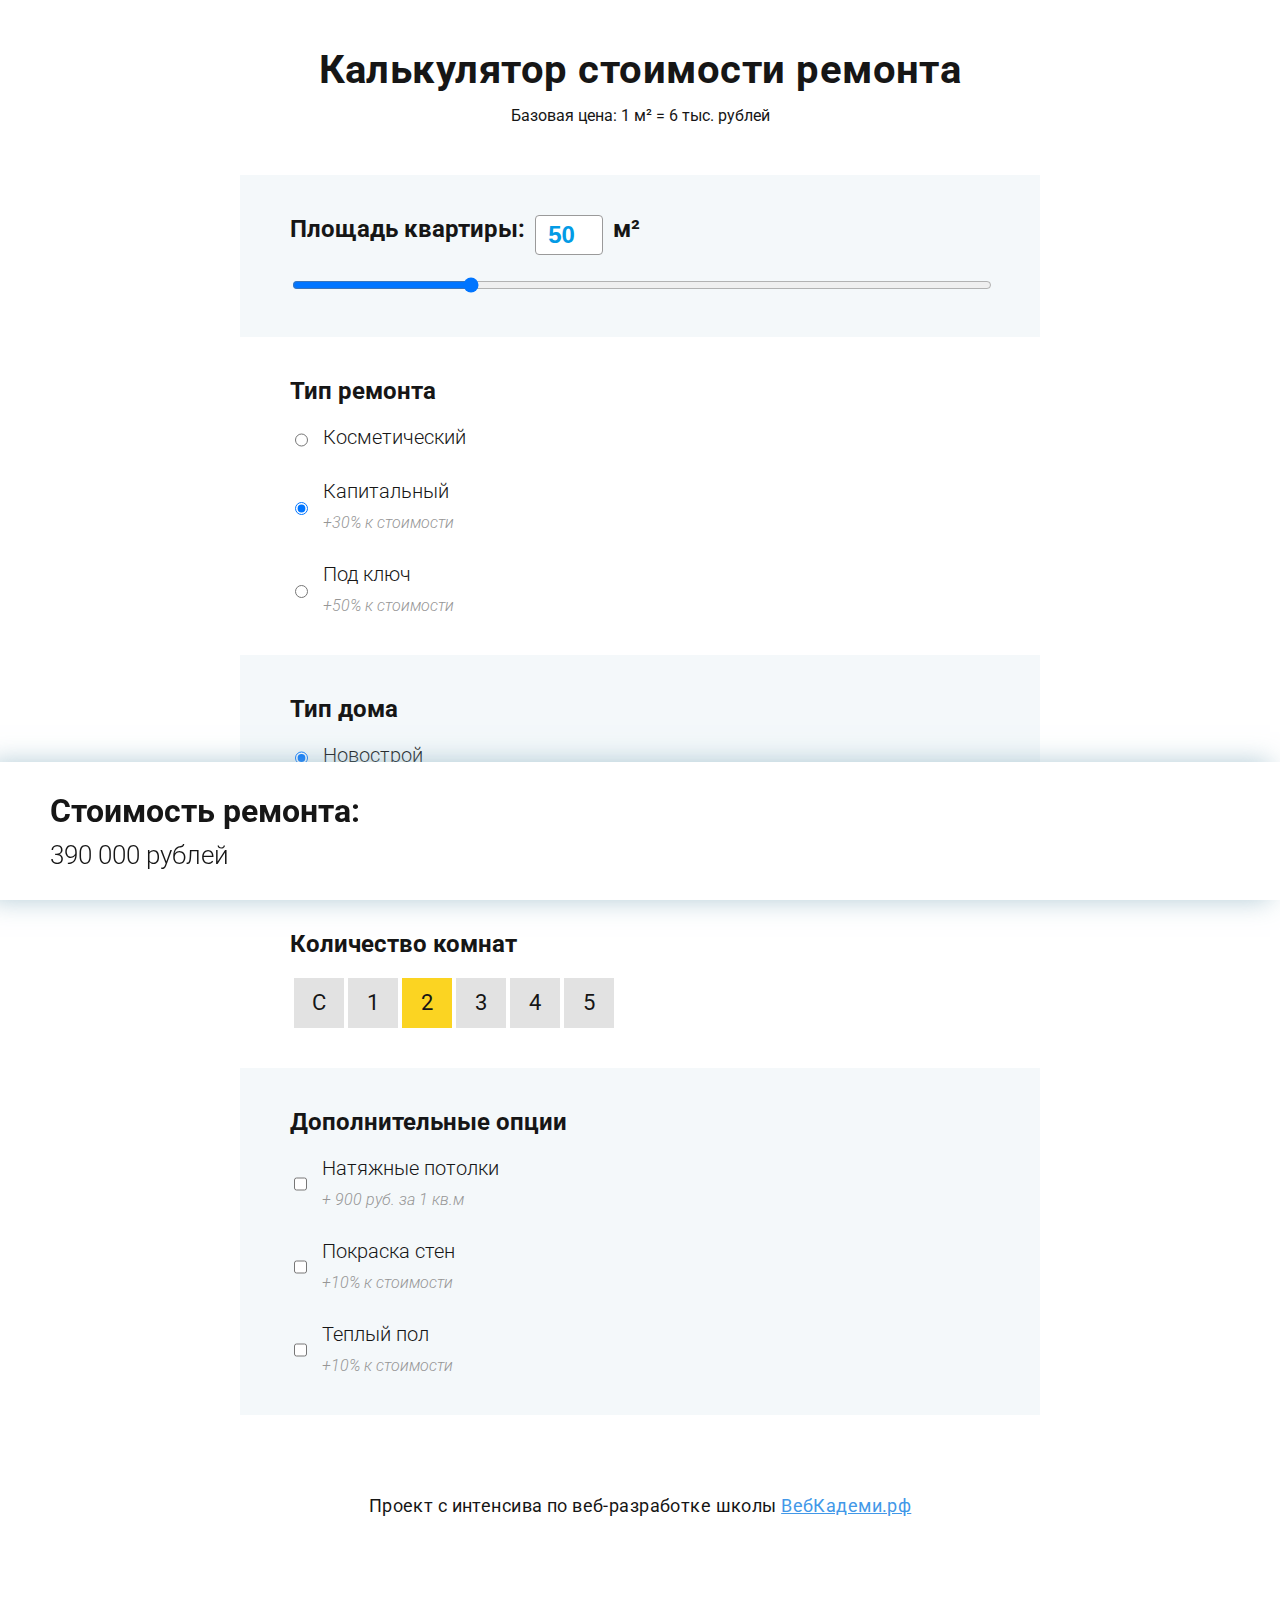
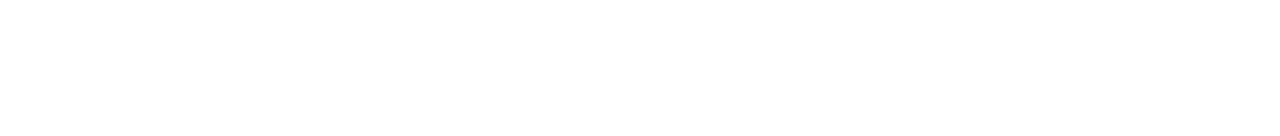
==== index.html @ 0a93b542 "Add files via upload" ====
<!DOCTYPE html>
<html lang="en">
	<head>
		<meta charset="UTF-8" />
		<meta name="viewport" content="width=device-width, initial-scale=1.0" />
		<meta http-equiv="X-UA-Compatible" content="ie=edge" />
		<title>Расчет стоимости проекта</title>
		<link rel="stylesheet" href="css/main.css" />
		<link href="https://fonts.googleapis.com/css?family=Roboto:100,300,300i,400,700&display=swap&subset=cyrillic-ext" rel="stylesheet" />
	</head>

	<body>
		<main class="calc-wrapper">
			<div class="container">
				<form id="form">
					<div class="heading">
						<h1 class="heading-title">Калькулятор стоимости ремонта</h1>
						<p class="heading-desc">Базовая цена: 1 м² = 6 тыс. рублей</p>
					</div>

					<!-- Площадь -->
					<div class="calc-section">
						<label class="checkbox-wrapper title-bold section-title .section-title--vertical-center">
							<span class="title__inline">Площадь квартиры:</span>
							<input type="number" min="0" max="200" value="50" id="square-input" class="title__inline input-short" />
							<span class="title__inline">м²</span>
						</label>
						<input type="range" id="square-range" class="range-input" min="0" max="200" value="50" step="1" />
					</div>
					<!-- // Площадь -->

					<!-- Мобильная адаптивность -->
					<div class="calc-section">
						<h4 class="checkbox-wrapper title-bold section-title">Тип ремонта</h4>
						<label class="radio-wrapper" data-name="mobile">
							<input type="radio" class="radio" name="type" value="1" />
							<div class="title-lite">Косметический</div>
						</label>
						<label class="radio-wrapper" data-name="mobile">
							<input type="radio" class="radio" name="type" value="1.3" checked />
							<div class="title-lite">
								Капитальный
								<span class="note">+30% к стоимости</span>
							</div>
						</label>
						<label class="radio-wrapper" data-name="mobile">
							<input type="radio" class="radio" name="type" value="1.5" />
							<div class="title-lite">
								Под ключ
								<span class="note">+50% к стоимости</span>
							</div>
						</label>
					</div>
					<!-- // Мобильная адаптивность -->

					<!-- Мобильная адаптивность -->
					<div class="calc-section">
						<label class="checkbox-wrapper title-bold section-title"> Тип дома </label>
						<label class="radio-wrapper">
							<input type="radio" class="radio" name="building" value="1" checked />
							<div class="title-lite">Новострой</div>
						</label>
						<label class="radio-wrapper">
							<input type="radio" class="radio" name="building" value="1.1" />
							<div class="title-lite">
								Вторичка
								<span class="note">+10% к стоимости</span>
							</div>
						</label>
					</div>
					<!-- // Мобильная адаптивность -->

					<!-- Количество комнат -->
					<div class="calc-section">
						<label class="checkbox-wrapper title-bold section-title"> Количество комнат </label>
						<div class="rooms-wrapper">
							<label class="rooms-label">
								<input class="rooms-radio-real" type="radio" name="rooms" value="0.8" />
								<span class="rooms-radio-fake">C</span>
							</label>

							<label class="rooms-label">
								<input class="rooms-radio-real" type="radio" name="rooms" value="1" />
								<span class="rooms-radio-fake">1</span>
							</label>

							<label class="rooms-label">
								<input class="rooms-radio-real" type="radio" name="rooms" value="1" checked />
								<span class="rooms-radio-fake">2</span>
							</label>

							<label class="rooms-label">
								<input class="rooms-radio-real" type="radio" name="rooms" value="1.05" />
								<span class="rooms-radio-fake">3</span>
							</label>

							<label class="rooms-label">
								<input class="rooms-radio-real" type="radio" name="rooms" value="1.05" />
								<span class="rooms-radio-fake">4</span>
							</label>

							<label class="rooms-label">
								<input class="rooms-radio-real" type="radio" name="rooms" value="1.05" />
								<span class="rooms-radio-fake">5</span>
							</label>
						</div>
					</div>
					<!-- // Количество комнат -->

					<!-- Дополнительные опции -->
					<div class="calc-section">
						<label class="checkbox-wrapper title-bold section-title"> Дополнительные опции </label>
						<label class="radio-wrapper">
							<input type="checkbox" class="radio" name="ceiling" value="900" />
							<div class="title-lite">
								Натяжные потолки
								<span class="note">+ 900 руб. за 1 кв.м</span>
							</div>
						</label>
						<label class="radio-wrapper">
							<input type="checkbox" class="radio" name="walls" value="1.1" />
							<div class="title-lite">
								Покраска стен
								<span class="note">+10% к стоимости</span>
							</div>
						</label>
						<label class="radio-wrapper">
							<input type="checkbox" class="radio" name="floor" value="1.1" />
							<div class="title-lite">
								Теплый пол
								<span class="note">+10% к стоимости</span>
							</div>
						</label>
					</div>
					<!-- // Дополнительные опции -->

					<!-- Стоимость ремонта -->
					<div class="calc-price">
						<div class="calc-price-title">Стоимость ремонта:</div>
						<div class="calc-price-value">
							<span id="total-price">0</span>
							рублей
						</div>
					</div>
					<!-- // Стоимость ремонта -->
				</form>
			</div>
		</main>

		<footer class="footer footer-inner">
			<div class="container">
				<p class="footer-text">Проект с интенсива по веб-разработке школы <a href="https://webcademy.ru" target="_blank">ВебКадеми.рф</a></p>
			</div>
		</footer>

		<script src="js/main.js"></script>
	</body>
</html>
---- css/main.css ----
/* ------------------- General ------------------- */

body {
	font-family: 'Roboto', sans-serif;
	color: #161616;
	margin: 0;

	padding-bottom: 140px;
}

img {
	max-width: 100%;
	height: auto;
}

.container {
	max-width: 1170px;
	margin-left: auto;
	margin-right: auto;
	/* background-color: aqua; */
}

/* ------------------- Header ------------------- */

.header-inner {
	padding-top: 60px;
	padding-bottom: 60px;
	background-color: #e3f0f7;
}

.header-inner-row {
	display: flex;
	justify-content: space-between;
	align-items: center;
}

.heading-inner {
	font-size: 22px;
	font-weight: 700;
	letter-spacing: 0.26px;
	line-height: 1;
	margin: 0;
}

.heading-inner span {
	display: inline-block;
	line-height: 1;
	margin: 0;
	margin-bottom: 10px;
	font-size: 32px;
	font-weight: 700;
	letter-spacing: 0.38px;
}

.social-icons {
	display: flex;
}

.social-icon-link {
	text-decoration: none;
	margin-right: 30px;
}

/* Для экранов с шириной от 0 до 1170px */
@media (max-width: 1170px) {
	.social-icon-link {
		margin-right: 15px;
		margin-bottom: 15px;
	}
}

/* ------------------- Footer ------------------- */

.footer {
	padding-top: 5px;
	padding-bottom: 30px;
}

.footer-cta-title {
	font-size: 42px;
	font-weight: 700;
	letter-spacing: 0.5px;
	margin-bottom: 25px;
	display: inline-block;
}

.footer-text {
	margin: 0;
	font-size: 18px;
	font-weight: 400;
	letter-spacing: 0.43px;
}

.footer-text a {
	color: #4298e8;
	text-decoration: underline;
}

.footer-cta-text {
	margin: 0;
	font-size: 36px;
	font-weight: 100;
	letter-spacing: 0.43px;
}

.footer-cta-text a {
	color: #4298e8;
	text-decoration: underline;
}

/* Для экранов с шириной от 0 до 1170px */
@media (max-width: 1170px) {
	.footer-cta-title {
		font-size: 26px;
		margin-bottom: 15px;
	}

	.footer-cta-text {
		font-size: 22px;
	}
}

.footer-inner {
	text-align: center;
	padding-bottom: 80px;
}

.text-center {
	text-align: center;
}

/* Calc */

h1,
h2,
h3,
h4,
h5,
h6 {
	margin: 0;
}

/* ------------------- Calc ------------------- */
.calc-wrapper {
	padding-top: 50px;
	padding-bottom: 75px;
	max-width: 800px;
	margin: 0 auto;
}

.heading {
	margin-bottom: 50px;
	text-align: center;
}

.heading-title {
	margin: 0;
	margin-bottom: 15px;
	font-size: 40px;
	font-weight: 700;
	line-height: 1;
	letter-spacing: 0.48px;
	text-align: center;
}

.heading-desc {
}

.calc-section {
	padding: 40px 50px;
	background-color: #f4f8fa;
}

.calc-section:nth-child(odd) {
	padding: 40px 50px;
	background-color: #fff;
}

.calc-title-light {
	font-size: 24px;
	font-weight: 300;
	margin-bottom: 15px;
}

.title__inline {
	display: inline-block;
	vertical-align: middle;
}

.title__inline + .title__inline {
	margin-left: 10px;
}

.input-short {
	width: 20px;
}

.radio-wrapper {
	display: flex;
	/* align-items: center; */
}

.radio-wrapper .radio {
	margin-top: 9px;
}

.radio-wrapper:not(:last-child) {
	margin-bottom: 30px;
}

.radio-wrapper .radio {
	margin-right: 15px;
	margin-top: 6px;
}

/* .radio-holder {
	margin-right: 15px;
}

.radio-holder input{
	margin-top: 6px;
} */

/* .radio {
	margin-right: 15px;
} */

.input-wrapper {
	display: flex;
	margin-bottom: 40px;
}

.input-wrapper:last-child {
	margin-bottom: 0;
}

.input-short {
	width: 62px;
	height: 36px;
	border-radius: 4px;
	border: 1px solid #9a9a9a;
	font-size: 24px;
	font-weight: 700;
	color: #039be5;
	text-align: center;
}

.input-wrapper .input-short:first-child {
	margin-right: 20px;
}

.input-wrapper .input-short:last-child {
	margin-left: 20px;
}

/* ------------ TYPO ------------ */

.section-title {
	margin-bottom: 20px;
}

.section-title--vertical-center {
	align-items: center;
}

.title-bold {
	font-size: 24px;
	font-weight: 700;
}

.title-lite {
	font-size: 20px;
	font-weight: 300;
}

.note {
	display: block;
	font-weight: 300;
	font-style: italic;
	padding-top: 10px;
	font-size: 16px;
	color: #969696;
}

/* ------------ FORMS ------------ */

.checkbox-wrapper {
	display: flex;
	margin-bottom: 20px;
}

.checkbox-wrapper .checkbox {
	margin-right: 15px;
}

/* ------------ PRICE ------------ */
.calc-price {
	padding: 30px 50px;
	/* border: 10px solid #7ac5ea; */

	position: fixed;
	left: 0;
	right: 0;
	bottom: 0;
	background-color: rgb(218, 243, 255);
	background-color: white;
	box-shadow: -10px 0px 25px rgba(143, 179, 195, 0.685);
}

.calc-price-title {
	font-size: 32px;
	font-weight: 700;
	margin-bottom: 10px;
}

.calc-price-value {
	font-size: 26px;
	font-weight: 300;
}

.hidden {
	display: none;
}

.range-input {
	width: 100%;
}

.rooms-wrapper {
	display: flex;
	flex-direction: start;
	align-items: center;
}

.rooms-label {
}
.rooms-radio-real {
	opacity: 0;
	appearance: none;
	height: 0;
	width: 0;
	margin: 0;
}

.rooms-radio-fake {
	display: inline-block;
	width: 50px;
	height: 50px;
	background-color: #e2e2e2;
	text-align: center;
	line-height: 50px;
	font-size: 22px;
	/* font-weight: bold; */
	cursor: pointer;
}

.rooms-radio-real:checked + .rooms-radio-fake {
	background-color: #fbd422;
}
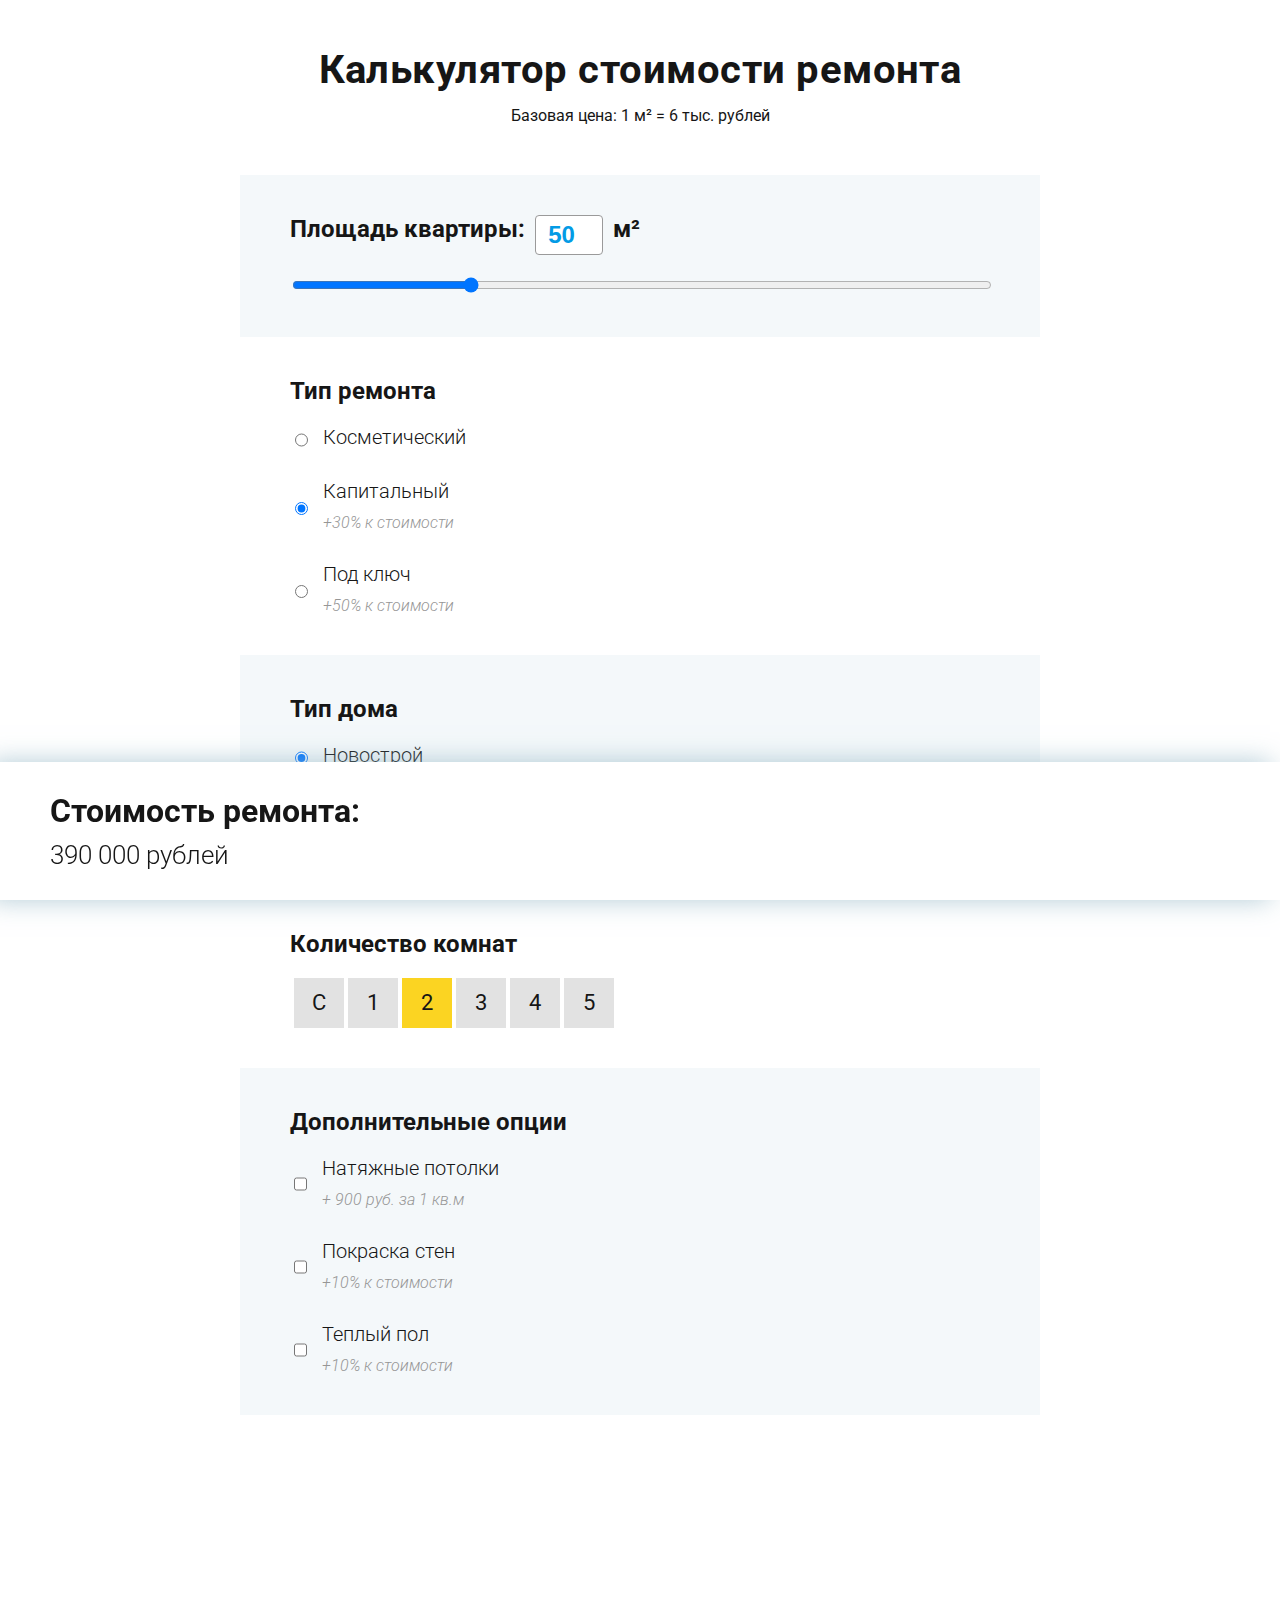
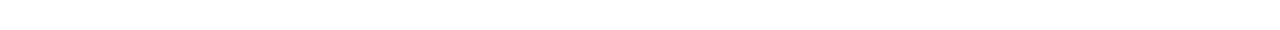
==== commit af71dd45: "Update index.html" ====
--- a/index.html
+++ b/index.html
@@ -147,12 +147,6 @@
 			</div>
 		</main>
 
-		<footer class="footer footer-inner">
-			<div class="container">
-				<p class="footer-text">Проект с интенсива по веб-разработке школы <a href="https://webcademy.ru" target="_blank">ВебКадеми.рф</a></p>
-			</div>
-		</footer>
-
 		<script src="js/main.js"></script>
 	</body>
 </html>
